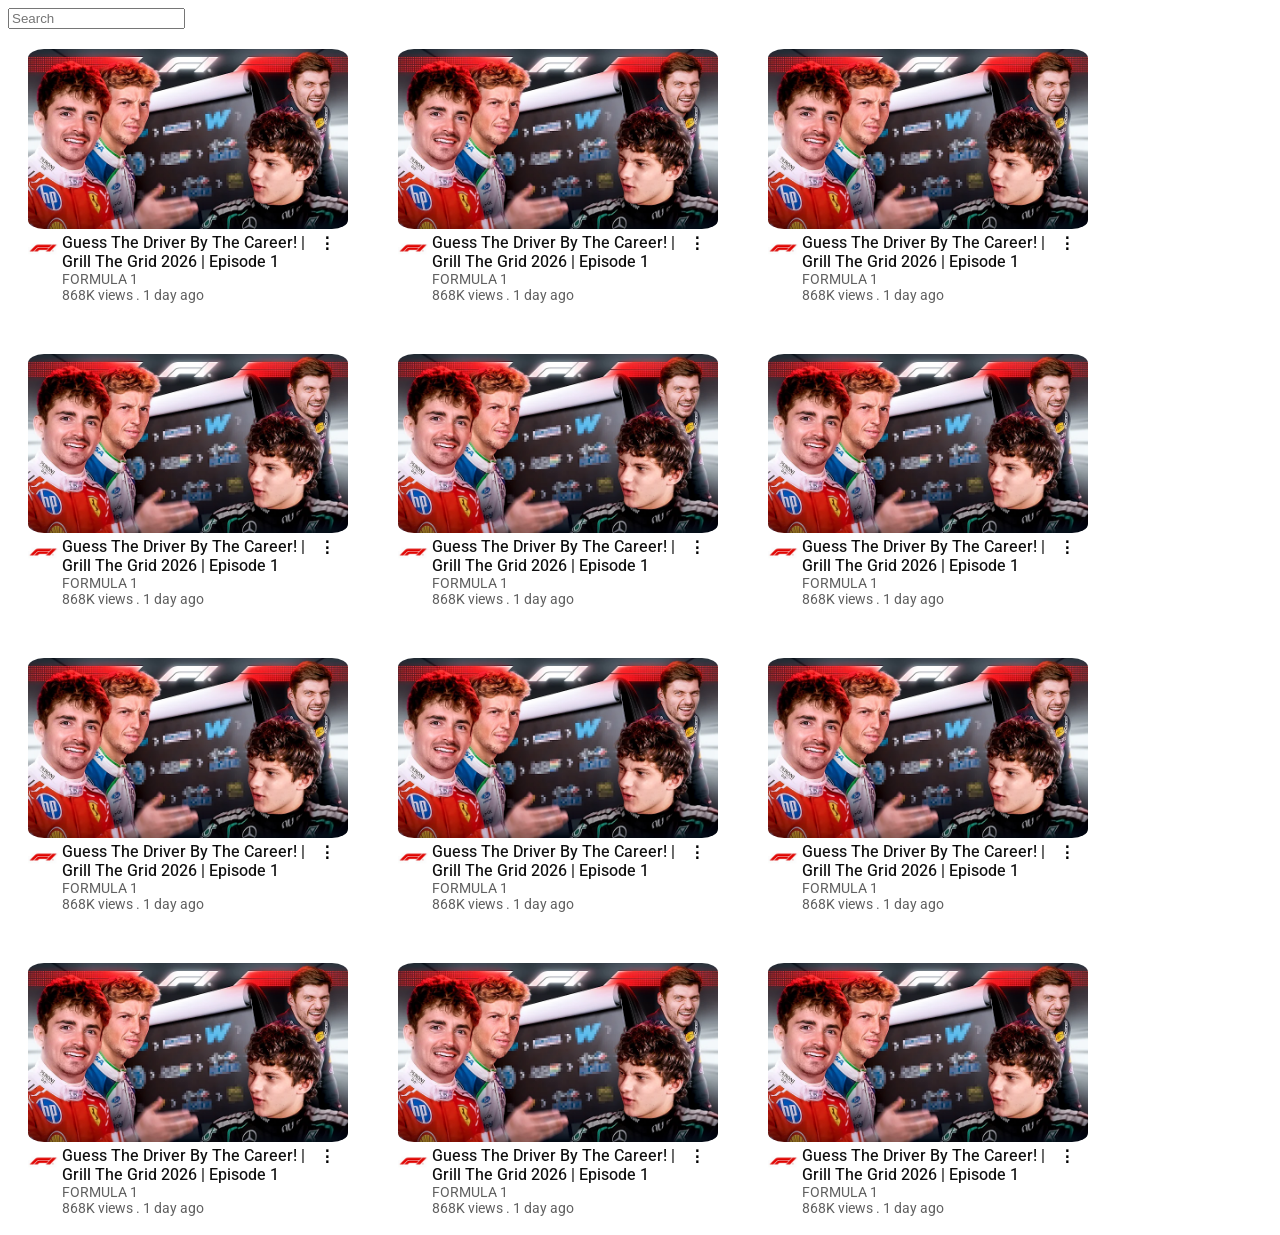
==== first.html @ d3fcd741 "first" ====
<!DOCTYPE html>
<html lang="en">
<head>
    <meta charset="UTF-8">
    <meta name="viewport" content="width=device-width, initial-scale=1.0">
    <title>Youtube clone </title>
    <link rel="preconnect" href="https://fonts.googleapis.com">
<link rel="preconnect" href="https://fonts.gstatic.com" crossorigin>
<link href="https://fonts.googleapis.com/css2?family=Roboto:ital,wght@0,100..900;1,100..900&display=swap" rel="stylesheet">
    <link rel="stylesheet" href="first.css">
</head>
<body>
    <div>
        <input type="text" placeholder="Search">
    </div>

    <div class="all-box">

    <div class="video-box">
        <div class="thubnail-pic">
        <img class="thubnail-picture" src="images/img1.webp" alt="load again">
        </div>
   
        <div class="video-description">
            <div class="channel-picture"><img class="channel-img" src="images/image2.jpg"></div>
        
            <div class="video-info">  
                <div class="title">
                    <P class="video-tittle">Guess The Driver By The Career! | Grill The Grid 2026 | Episode 1</P>
                    <button class="button1">&#8942;</button>
                </div>
                
                <p class="channel-name">FORMULA 1</p>
                <p class="video-in">868K views . 1 day ago </p>
            </div>  
        </div>
    </div>
    

    
    <div class="video-box">
        <div class="thubnail-pic">
        <img class="thubnail-picture" src="images/img1.webp" alt="load again">
        </div>
   
        <div class="video-description">
            <div class="channel-picture"><img class="channel-img" src="images/image2.jpg"></div>
        
            <div class="video-info">  
                <div class="title">
                    <P class="video-tittle">Guess The Driver By The Career! | Grill The Grid 2026 | Episode 1</P>
                    <button class="button1">&#8942;</button>
                </div>
                
                <p class="channel-name">FORMULA 1</p>
                <p class="video-in">868K views . 1 day ago </p>
            </div>  
        </div>
    </div>
    

    
    <div class="video-box">
        <div class="thubnail-pic">
        <img class="thubnail-picture" src="images/img1.webp" alt="load again">
        </div>
   
        <div class="video-description">
            <div class="channel-picture"><img class="channel-img" src="images/image2.jpg"></div>
        
            <div class="video-info">  
                <div class="title">
                    <P class="video-tittle">Guess The Driver By The Career! | Grill The Grid 2026 | Episode 1</P>
                    <button class="button1">&#8942;</button>
                </div>
                
                <p class="channel-name">FORMULA 1</p>
                <p class="video-in">868K views . 1 day ago </p>
            </div>  
        </div>
    </div>
    

    
    <div class="video-box">
        <div class="thubnail-pic">
        <img class="thubnail-picture" src="images/img1.webp" alt="load again">
        </div>
   
        <div class="video-description">
            <div class="channel-picture"><img class="channel-img" src="images/image2.jpg"></div>
        
            <div class="video-info">  
                <div class="title">
                    <P class="video-tittle">Guess The Driver By The Career! | Grill The Grid 2026 | Episode 1</P>
                    <button class="button1">&#8942;</button>
                </div>
                
                <p class="channel-name">FORMULA 1</p>
                <p class="video-in">868K views . 1 day ago </p>
            </div>  
        </div>
    </div>
    

    
    <div class="video-box">
        <div class="thubnail-pic">
        <img class="thubnail-picture" src="images/img1.webp" alt="load again">
        </div>
   
        <div class="video-description">
            <div class="channel-picture"><img class="channel-img" src="images/image2.jpg"></div>
        
            <div class="video-info">  
                <div class="title">
                    <P class="video-tittle">Guess The Driver By The Career! | Grill The Grid 2026 | Episode 1</P>
                    <button class="button1">&#8942;</button>
                </div>
                
                <p class="channel-name">FORMULA 1</p>
                <p class="video-in">868K views . 1 day ago </p>
            </div>  
        </div>
    </div>


    <div class="video-box">
        <div class="thubnail-pic">
        <img class="thubnail-picture" src="images/img1.webp" alt="load again">
        </div>
   
        <div class="video-description">
            <div class="channel-picture"><img class="channel-img" src="images/image2.jpg"></div>
        
            <div class="video-info">  
                <div class="title">
                    <P class="video-tittle">Guess The Driver By The Career! | Grill The Grid 2026 | Episode 1</P>
                    <button class="button1">&#8942;</button>
                </div>
                
                <p class="channel-name">FORMULA 1</p>
                <p class="video-in">868K views . 1 day ago </p>
            </div>  
        </div>
    </div>
    

    
    <div class="video-box">
        <div class="thubnail-pic">
        <img class="thubnail-picture" src="images/img1.webp" alt="load again">
        </div>
   
        <div class="video-description">
            <div class="channel-picture"><img class="channel-img" src="images/image2.jpg"></div>
        
            <div class="video-info">  
                <div class="title">
                    <P class="video-tittle">Guess The Driver By The Career! | Grill The Grid 2026 | Episode 1</P>
                    <button class="button1">&#8942;</button>
                </div>
                
                <p class="channel-name">FORMULA 1</p>
                <p class="video-in">868K views . 1 day ago </p>
            </div>  
        </div>
    </div>
    

    
    <div class="video-box">
        <div class="thubnail-pic">
        <img class="thubnail-picture" src="images/img1.webp" alt="load again">
        </div>
   
        <div class="video-description">
            <div class="channel-picture"><img class="channel-img" src="images/image2.jpg"></div>
        
            <div class="video-info">  
                <div class="title">
                    <P class="video-tittle">Guess The Driver By The Career! | Grill The Grid 2026 | Episode 1</P>
                    <button class="button1">&#8942;</button>
                </div>
                
                <p class="channel-name">FORMULA 1</p>
                <p class="video-in">868K views . 1 day ago </p>
            </div>  
        </div>
    </div>
    

    
    <div class="video-box">
        <div class="thubnail-pic">
        <img class="thubnail-picture" src="images/img1.webp" alt="load again">
        </div>
   
        <div class="video-description">
            <div class="channel-picture"><img class="channel-img" src="images/image2.jpg"></div>
        
            <div class="video-info">  
                <div class="title">
                    <P class="video-tittle">Guess The Driver By The Career! | Grill The Grid 2026 | Episode 1</P>
                    <button class="button1">&#8942;</button>
                </div>
                
                <p class="channel-name">FORMULA 1</p>
                <p class="video-in">868K views . 1 day ago </p>
            </div>  
        </div>
    </div>
    

    
    <div class="video-box">
        <div class="thubnail-pic">
        <img class="thubnail-picture" src="images/img1.webp" alt="load again">
        </div>
   
        <div class="video-description">
            <div class="channel-picture"><img class="channel-img" src="images/image2.jpg"></div>
        
            <div class="video-info">  
                <div class="title">
                    <P class="video-tittle">Guess The Driver By The Career! | Grill The Grid 2026 | Episode 1</P>
                    <button class="button1">&#8942;</button>
                </div>
                
                <p class="channel-name">FORMULA 1</p>
                <p class="video-in">868K views . 1 day ago </p>
            </div>  
        </div>
    </div>
    

    
    <div class="video-box">
        <div class="thubnail-pic">
        <img class="thubnail-picture" src="images/img1.webp" alt="load again">
        </div>
   
        <div class="video-description">
            <div class="channel-picture"><img class="channel-img" src="images/image2.jpg"></div>
        
            <div class="video-info">  
                <div class="title">
                    <P class="video-tittle">Guess The Driver By The Career! | Grill The Grid 2026 | Episode 1</P>
                    <button class="button1">&#8942;</button>
                </div>
                
                <p class="channel-name">FORMULA 1</p>
                <p class="video-in">868K views . 1 day ago </p>
            </div>  
        </div>
    </div>
    

    
    <div class="video-box">
        <div class="thubnail-pic">
        <img class="thubnail-picture" src="images/img1.webp" alt="load again">
        </div>
   
        <div class="video-description">
            <div class="channel-picture"><img class="channel-img" src="images/image2.jpg"></div>
        
            <div class="video-info">  
                <div class="title">
                    <P class="video-tittle">Guess The Driver By The Career! | Grill The Grid 2026 | Episode 1</P>
                    <button class="button1">&#8942;</button>
                </div>
                
                <p class="channel-name">FORMULA 1</p>
                <p class="video-in">868K views . 1 day ago </p>
            </div>  
        </div>
    </div>
    

    

    </div>

    
    
</body>
</html>
---- first.css ----
.thubnail-picture{
    width: 320px;
    height: auto;
    object-fit: contain;
    object-position: top;
    margin-top: 0px;
    border-radius: 5%;
}
.video-box{
    margin-top: 10px;
    margin-left: 10px;
    padding: 10px;
    width: 320px;
    
}
.video-box:hover{
    background-color: antiquewhite;
    border-radius: 10%;
}
.thubnail-pic{
    margin-top: 0px;
    padding-bottom: 0px;
}
.channel-picture{
    display: inline-block;
    width: 30px;
    vertical-align: top;
    border-radius: 50%;
}
.channel-img{
    width: 30px;
}
.video-info{
    display: inline-block;
    width: 280px; 
    margin-top: 0px;
    
}
.video-tittle{
    display: inline-block;
    font-size: 16px;
    color: #0f0f0f;
    font-weight: 450;
    width: 250px;
}
.button1{
    border: none;
    background: transparent;
    font-weight: bold;
    font-size: 16px;
    width: 30px;
    display: inline-block;
    
}
.button1:hover{
    border: 1px solid #C0C0C0;
    background-color: #C0C0C0;
    border-radius: 50%;
}
.title{
    display: flex;
    justify-content: space-between;
    align-items: flex-start;
}
p{
    font-family: "Roboto", Arial, sans-serif;
    margin-top: 0px;
    margin-bottom: 0px;
}
.channel-name{
    font-size: 14px;
    color: #606060;
}
.video-in{
    font-size: 14px;
    color: #606060;

}
.all-box{
    display: flex;
    flex-wrap: wrap;
    gap: 20px;
}
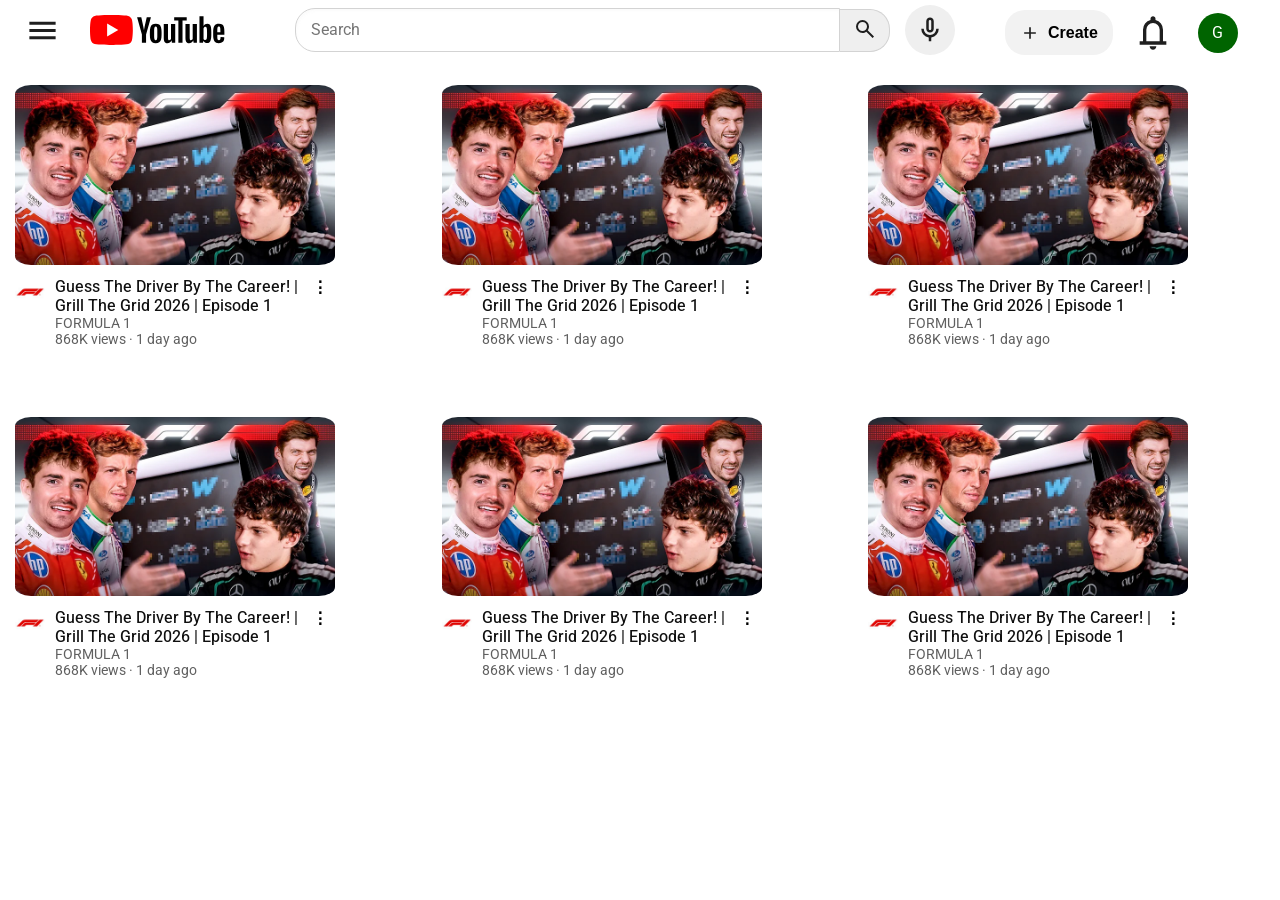
==== commit 4c78af2c: "changeswide" ====
--- a/first.html
+++ b/first.html
@@ -7,22 +7,44 @@
     <link rel="preconnect" href="https://fonts.googleapis.com">
 <link rel="preconnect" href="https://fonts.gstatic.com" crossorigin>
 <link href="https://fonts.googleapis.com/css2?family=Roboto:ital,wght@0,100..900;1,100..900&display=swap" rel="stylesheet">
-    <link rel="stylesheet" href="first.css">
+    <link rel="stylesheet" href="styles/first.css">
+    <link rel="stylesheet" href="styles/general.css">
+    <link rel="stylesheet" href="styles/header.css">
 </head>
 <body>
-    <div>
-        <input type="text" placeholder="Search">
+    <div class="header">
+        <div class="left-section">
+            <img class="hamburger-menu" src="icons/hamburger-menu.svg">
+            <img class="youtube-logo" src="icons/youtube-logo.svg">
+        </div>
+        <div class="middle-section">
+            
+            <input class="search" type="text" placeholder="Search" >
+            <button class="search-bar"><img src="icons/search.svg"></button>
+            <button class="mic-icon"><img class="mic" src="icons/mic.svg"></button>
+        </div>
+        <div class="right-section">
+    
+               <button class="add"> <img  class="add-icon" src="icons/add.svg">
+                <span>Create</span>
+                </button>
+            
+            <img class="notification-icon" src="icons/notification.svg">
+            <p class="current-user">G</p>
+            
+        </div>
+        
     </div>
 
-    <div class="all-box">
+    <div class="video-grid">
 
-    <div class="video-box">
-        <div class="thubnail-pic">
-        <img class="thubnail-picture" src="images/img1.webp" alt="load again">
+    <div class="video-preview">
+        <div class="thubnail-row">
+        <img class="thubnail" src="images/img1.webp" alt="load again">
         </div>
    
-        <div class="video-description">
-            <div class="channel-picture"><img class="channel-img" src="images/image2.jpg"></div>
+        <div class="video-info-grid">
+            <div class="channel-picture"><img class="profile-picture" src="images/image2.jpg"></div>
         
             <div class="video-info">  
                 <div class="title">
@@ -30,21 +52,20 @@
                     <button class="button1">&#8942;</button>
                 </div>
                 
-                <p class="channel-name">FORMULA 1</p>
-                <p class="video-in">868K views . 1 day ago </p>
+                <p class="video-author">FORMULA 1</p>
+                <p class="video-stats">868K views &#183; 1 day ago </p>
             </div>  
         </div>
     </div>
-    
 
-    
-    <div class="video-box">
-        <div class="thubnail-pic">
-        <img class="thubnail-picture" src="images/img1.webp" alt="load again">
+
+    <div class="video-preview">
+        <div class="thubnail-row">
+        <img class="thubnail" src="images/img1.webp" alt="load again">
         </div>
    
-        <div class="video-description">
-            <div class="channel-picture"><img class="channel-img" src="images/image2.jpg"></div>
+        <div class="video-info-grid">
+            <div class="channel-picture"><img class="profile-picture" src="images/image2.jpg"></div>
         
             <div class="video-info">  
                 <div class="title">
@@ -52,21 +73,20 @@
                     <button class="button1">&#8942;</button>
                 </div>
                 
-                <p class="channel-name">FORMULA 1</p>
-                <p class="video-in">868K views . 1 day ago </p>
+                <p class="video-author">FORMULA 1</p>
+                <p class="video-stats">868K views &#183; 1 day ago </p>
             </div>  
         </div>
     </div>
-    
 
-    
-    <div class="video-box">
-        <div class="thubnail-pic">
-        <img class="thubnail-picture" src="images/img1.webp" alt="load again">
+
+    <div class="video-preview">
+        <div class="thubnail-row">
+        <img class="thubnail" src="images/img1.webp" alt="load again">
         </div>
    
-        <div class="video-description">
-            <div class="channel-picture"><img class="channel-img" src="images/image2.jpg"></div>
+        <div class="video-info-grid">
+            <div class="channel-picture"><img class="profile-picture" src="images/image2.jpg"></div>
         
             <div class="video-info">  
                 <div class="title">
@@ -74,21 +94,21 @@
                     <button class="button1">&#8942;</button>
                 </div>
                 
-                <p class="channel-name">FORMULA 1</p>
-                <p class="video-in">868K views . 1 day ago </p>
+                <p class="video-author">FORMULA 1</p>
+                <p class="video-stats">868K views &#183; 1 day ago </p>
             </div>  
         </div>
     </div>
-    
 
-    
-    <div class="video-box">
-        <div class="thubnail-pic">
-        <img class="thubnail-picture" src="images/img1.webp" alt="load again">
+
+
+    <div class="video-preview">
+        <div class="thubnail-row">
+        <img class="thubnail" src="images/img1.webp" alt="load again">
         </div>
    
-        <div class="video-description">
-            <div class="channel-picture"><img class="channel-img" src="images/image2.jpg"></div>
+        <div class="video-info-grid">
+            <div class="channel-picture"><img class="profile-picture" src="images/image2.jpg"></div>
         
             <div class="video-info">  
                 <div class="title">
@@ -96,21 +116,21 @@
                     <button class="button1">&#8942;</button>
                 </div>
                 
-                <p class="channel-name">FORMULA 1</p>
-                <p class="video-in">868K views . 1 day ago </p>
+                <p class="video-author">FORMULA 1</p>
+                <p class="video-stats">868K views &#183; 1 day ago </p>
             </div>  
         </div>
     </div>
-    
 
-    
-    <div class="video-box">
-        <div class="thubnail-pic">
-        <img class="thubnail-picture" src="images/img1.webp" alt="load again">
+
+
+    <div class="video-preview">
+        <div class="thubnail-row">
+        <img class="thubnail" src="images/img1.webp" alt="load again">
         </div>
    
-        <div class="video-description">
-            <div class="channel-picture"><img class="channel-img" src="images/image2.jpg"></div>
+        <div class="video-info-grid">
+            <div class="channel-picture"><img class="profile-picture" src="images/image2.jpg"></div>
         
             <div class="video-info">  
                 <div class="title">
@@ -118,20 +138,20 @@
                     <button class="button1">&#8942;</button>
                 </div>
                 
-                <p class="channel-name">FORMULA 1</p>
-                <p class="video-in">868K views . 1 day ago </p>
+                <p class="video-author">FORMULA 1</p>
+                <p class="video-stats">868K views &#183; 1 day ago </p>
             </div>  
         </div>
     </div>
 
 
-    <div class="video-box">
-        <div class="thubnail-pic">
-        <img class="thubnail-picture" src="images/img1.webp" alt="load again">
+    <div class="video-preview">
+        <div class="thubnail-row">
+        <img class="thubnail" src="images/img1.webp" alt="load again">
         </div>
    
-        <div class="video-description">
-            <div class="channel-picture"><img class="channel-img" src="images/image2.jpg"></div>
+        <div class="video-info-grid">
+            <div class="channel-picture"><img class="profile-picture" src="images/image2.jpg"></div>
         
             <div class="video-info">  
                 <div class="title">
@@ -139,145 +159,12 @@
                     <button class="button1">&#8942;</button>
                 </div>
                 
-                <p class="channel-name">FORMULA 1</p>
-                <p class="video-in">868K views . 1 day ago </p>
+                <p class="video-author">FORMULA 1</p>
+                <p class="video-stats">868K views &#183; 1 day ago </p>
             </div>  
         </div>
     </div>
     
-
-    
-    <div class="video-box">
-        <div class="thubnail-pic">
-        <img class="thubnail-picture" src="images/img1.webp" alt="load again">
-        </div>
-   
-        <div class="video-description">
-            <div class="channel-picture"><img class="channel-img" src="images/image2.jpg"></div>
-        
-            <div class="video-info">  
-                <div class="title">
-                    <P class="video-tittle">Guess The Driver By The Career! | Grill The Grid 2026 | Episode 1</P>
-                    <button class="button1">&#8942;</button>
-                </div>
-                
-                <p class="channel-name">FORMULA 1</p>
-                <p class="video-in">868K views . 1 day ago </p>
-            </div>  
-        </div>
-    </div>
-    
-
-    
-    <div class="video-box">
-        <div class="thubnail-pic">
-        <img class="thubnail-picture" src="images/img1.webp" alt="load again">
-        </div>
-   
-        <div class="video-description">
-            <div class="channel-picture"><img class="channel-img" src="images/image2.jpg"></div>
-        
-            <div class="video-info">  
-                <div class="title">
-                    <P class="video-tittle">Guess The Driver By The Career! | Grill The Grid 2026 | Episode 1</P>
-                    <button class="button1">&#8942;</button>
-                </div>
-                
-                <p class="channel-name">FORMULA 1</p>
-                <p class="video-in">868K views . 1 day ago </p>
-            </div>  
-        </div>
-    </div>
-    
-
-    
-    <div class="video-box">
-        <div class="thubnail-pic">
-        <img class="thubnail-picture" src="images/img1.webp" alt="load again">
-        </div>
-   
-        <div class="video-description">
-            <div class="channel-picture"><img class="channel-img" src="images/image2.jpg"></div>
-        
-            <div class="video-info">  
-                <div class="title">
-                    <P class="video-tittle">Guess The Driver By The Career! | Grill The Grid 2026 | Episode 1</P>
-                    <button class="button1">&#8942;</button>
-                </div>
-                
-                <p class="channel-name">FORMULA 1</p>
-                <p class="video-in">868K views . 1 day ago </p>
-            </div>  
-        </div>
-    </div>
-    
-
-    
-    <div class="video-box">
-        <div class="thubnail-pic">
-        <img class="thubnail-picture" src="images/img1.webp" alt="load again">
-        </div>
-   
-        <div class="video-description">
-            <div class="channel-picture"><img class="channel-img" src="images/image2.jpg"></div>
-        
-            <div class="video-info">  
-                <div class="title">
-                    <P class="video-tittle">Guess The Driver By The Career! | Grill The Grid 2026 | Episode 1</P>
-                    <button class="button1">&#8942;</button>
-                </div>
-                
-                <p class="channel-name">FORMULA 1</p>
-                <p class="video-in">868K views . 1 day ago </p>
-            </div>  
-        </div>
-    </div>
-    
-
-    
-    <div class="video-box">
-        <div class="thubnail-pic">
-        <img class="thubnail-picture" src="images/img1.webp" alt="load again">
-        </div>
-   
-        <div class="video-description">
-            <div class="channel-picture"><img class="channel-img" src="images/image2.jpg"></div>
-        
-            <div class="video-info">  
-                <div class="title">
-                    <P class="video-tittle">Guess The Driver By The Career! | Grill The Grid 2026 | Episode 1</P>
-                    <button class="button1">&#8942;</button>
-                </div>
-                
-                <p class="channel-name">FORMULA 1</p>
-                <p class="video-in">868K views . 1 day ago </p>
-            </div>  
-        </div>
-    </div>
-    
-
-    
-    <div class="video-box">
-        <div class="thubnail-pic">
-        <img class="thubnail-picture" src="images/img1.webp" alt="load again">
-        </div>
-   
-        <div class="video-description">
-            <div class="channel-picture"><img class="channel-img" src="images/image2.jpg"></div>
-        
-            <div class="video-info">  
-                <div class="title">
-                    <P class="video-tittle">Guess The Driver By The Career! | Grill The Grid 2026 | Episode 1</P>
-                    <button class="button1">&#8942;</button>
-                </div>
-                
-                <p class="channel-name">FORMULA 1</p>
-                <p class="video-in">868K views . 1 day ago </p>
-            </div>  
-        </div>
-    </div>
-    
-
     
 
     </div>
--- a/styles/first.css
+++ b/styles/first.css
@@ -0,0 +1,79 @@
+
+.thubnail{
+    width: 320px;
+    height: auto;
+    object-fit: contain;
+    object-position: top;
+    margin-top: 0px;
+    border-radius: 5%;
+}
+.video-preview{
+    margin-top: 10px;
+    padding: 15px;
+    width: 320px;
+}
+.video-preview:hover{
+    background-color: antiquewhite;
+    border-radius: 10%;
+}
+.thubnail-row{
+    margin-bottom: 8px;
+    padding-bottom: 0px;
+}
+
+.video-info-grid{
+    display: grid;
+    grid-template-columns: 40px 1fr;
+}
+.channel-picture{
+    width: 30px;
+    vertical-align: top;
+}
+.profile-picture{
+    width: 30px;
+    border-radius: 50px;
+}
+.video-info{
+    display: inline-block;
+    width: 280px; 
+    margin-top: 0px;
+}
+.video-tittle{
+    display: inline-block;
+    font-size: 16px;
+    color: #0f0f0f;
+    font-weight: 450;
+    width: 250px;
+}
+.button1{
+    border: none;
+    background: transparent;
+    font-weight: bold;
+    font-size: 16px;
+    width: 30px;
+    display: inline-block;
+    
+}
+.button1:hover{
+    border: 1px solid #C0C0C0;
+    background-color: #C0C0C0;
+    border-radius: 50%;
+}
+
+.title{
+    display: flex;
+    justify-content: space-between;
+    align-items: flex-start;
+}
+
+.video-author , .video-stats{
+    font-size: 14px;
+    color: #606060;
+}
+
+.video-grid{
+    display: grid;
+    grid-template-columns: repeat(3,1fr);
+    column-gap: 0px;
+    row-gap: 30px;
+}
--- a/styles/general.css
+++ b/styles/general.css
@@ -0,0 +1,8 @@
+p{
+    font-family: "Roboto", Arial, sans-serif;
+    margin-top: 0px;
+    margin-bottom: 0px;
+}
+body{
+    margin: 0px;
+}
--- a/styles/header.css
+++ b/styles/header.css
@@ -0,0 +1,131 @@
+.header{
+    display: flex;
+    flex-direction: row;
+    height: 60px;
+    justify-content: space-between;
+    align-items: center;
+}
+.left-section{
+    display: flex;
+    align-items: center;
+
+}
+.middle-section{
+    
+    flex: 1;
+    margin-left: 70px;
+    margin-right: 50px;
+    max-width: 700px;
+    display: flex;
+    align-items: center;
+}
+.search-menu{
+    display: flex;
+    flex-direction: row;
+}
+.search{
+    flex:1;
+    height: 40px;
+    width: 400px;
+    border: 1px solid lightgray;
+    box-shadow: inset 1px 2px 3px rgba(186, 186, 186, 0.05); 
+    border-radius:20px 0 0 20px;
+    font-size: 16px;
+    padding-left: 15px;
+    
+}
+.search-bar{
+    height: 43px;
+    width:50px;
+    border: 1px solid lightgray;
+    border-left: none;
+    border-radius:0 20px 20px 0;
+    padding: 5px;
+}
+.search-bar:hover{
+    cursor: pointer;
+    background-color: lightgray;
+
+}
+.mic-icon{
+    border:none;
+    border-radius: 50px;
+    margin-left: 15px;
+   padding-top: 4px;
+    height: 50px;
+    width: 50px
+}
+.mic{
+    height: 30px;
+}
+.mic-icon:hover{
+    background-color: lightgray;
+}
+.search::placeholder{
+    font-family: "Roboto" , Arial, Helvetica, sans-serif;
+    font-size: 16px;
+}
+.right-section{
+    padding-top: 5px;
+    width: 275px;
+    display: flex;
+    align-items: center;
+    justify-content: space around;
+    flex-shrink: 0;
+    gap:10px;
+}
+.add{
+    display: flex;
+    align-items: center;
+    gap: 8px;
+    height: 45px;
+    font-size: 16px;
+    font-weight: bold;
+    border: none;
+    border-radius: 20px;
+    padding: 8px 15px;
+    cursor: pointer;
+    background-color:#f2f2f2;
+    
+}
+.add:hover{
+    background-color:#e5e5e5;
+}
+.add-icon{
+    width: 20px;
+}
+.hamburger-menu{
+    height: 35px ;
+    margin-right: 30px;
+    margin-left: 25px;
+}
+.youtube-logo{
+    height: 30px;
+}
+.notification-icon{
+    height: 40px;
+    margin-right: 10px;
+    margin-left: 5px;
+    width: 50px;
+    
+}
+.notification-icon:hover{
+    background-color:lightgray;
+    border-radius: 50px;
+    cursor: pointer;
+
+}
+.current-user{
+    background-color: darkgreen;
+    color: white;
+    height: 40px;
+    width: 40px;
+    object-fit: cover;
+    display:flex;
+    justify-content: center;
+    align-items: center;
+    font-size: 16px;
+    border-radius: 50%;
+    margin-right: 0px;
+    cursor: pointer;
+}
